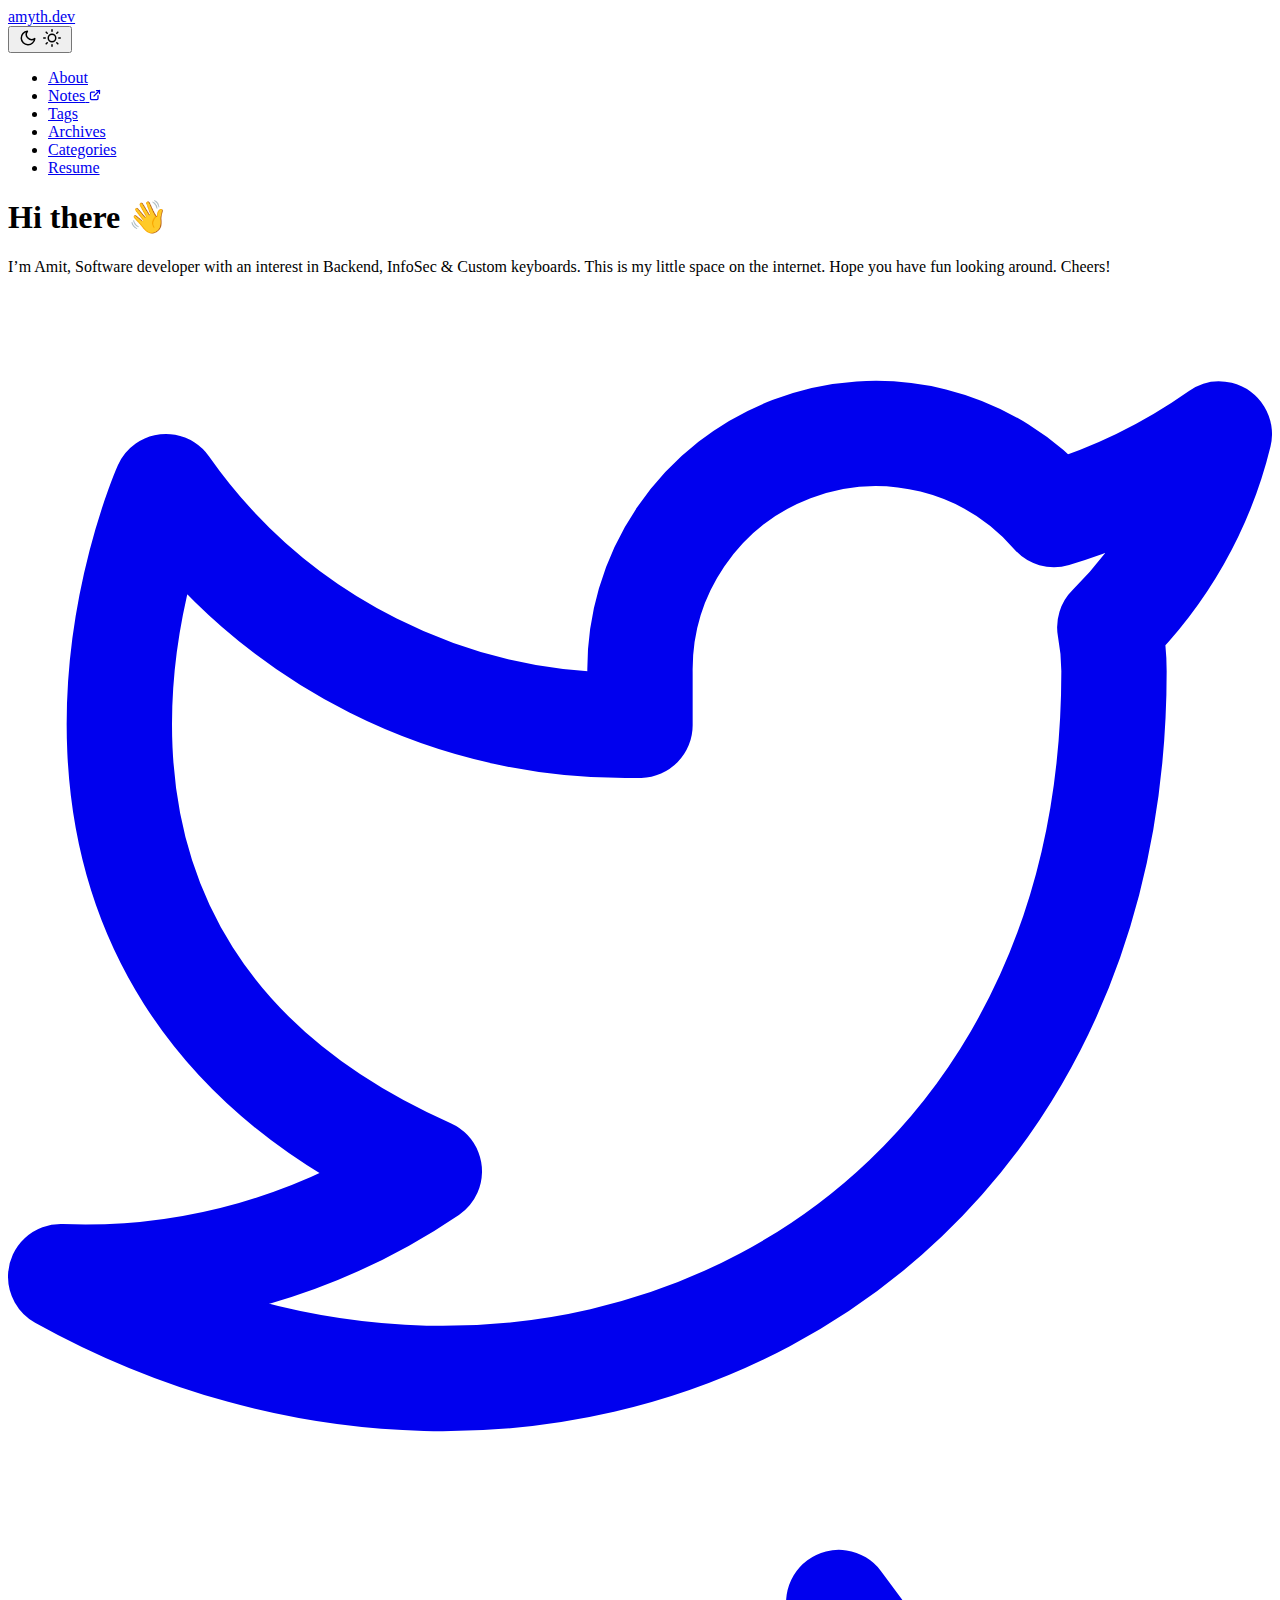
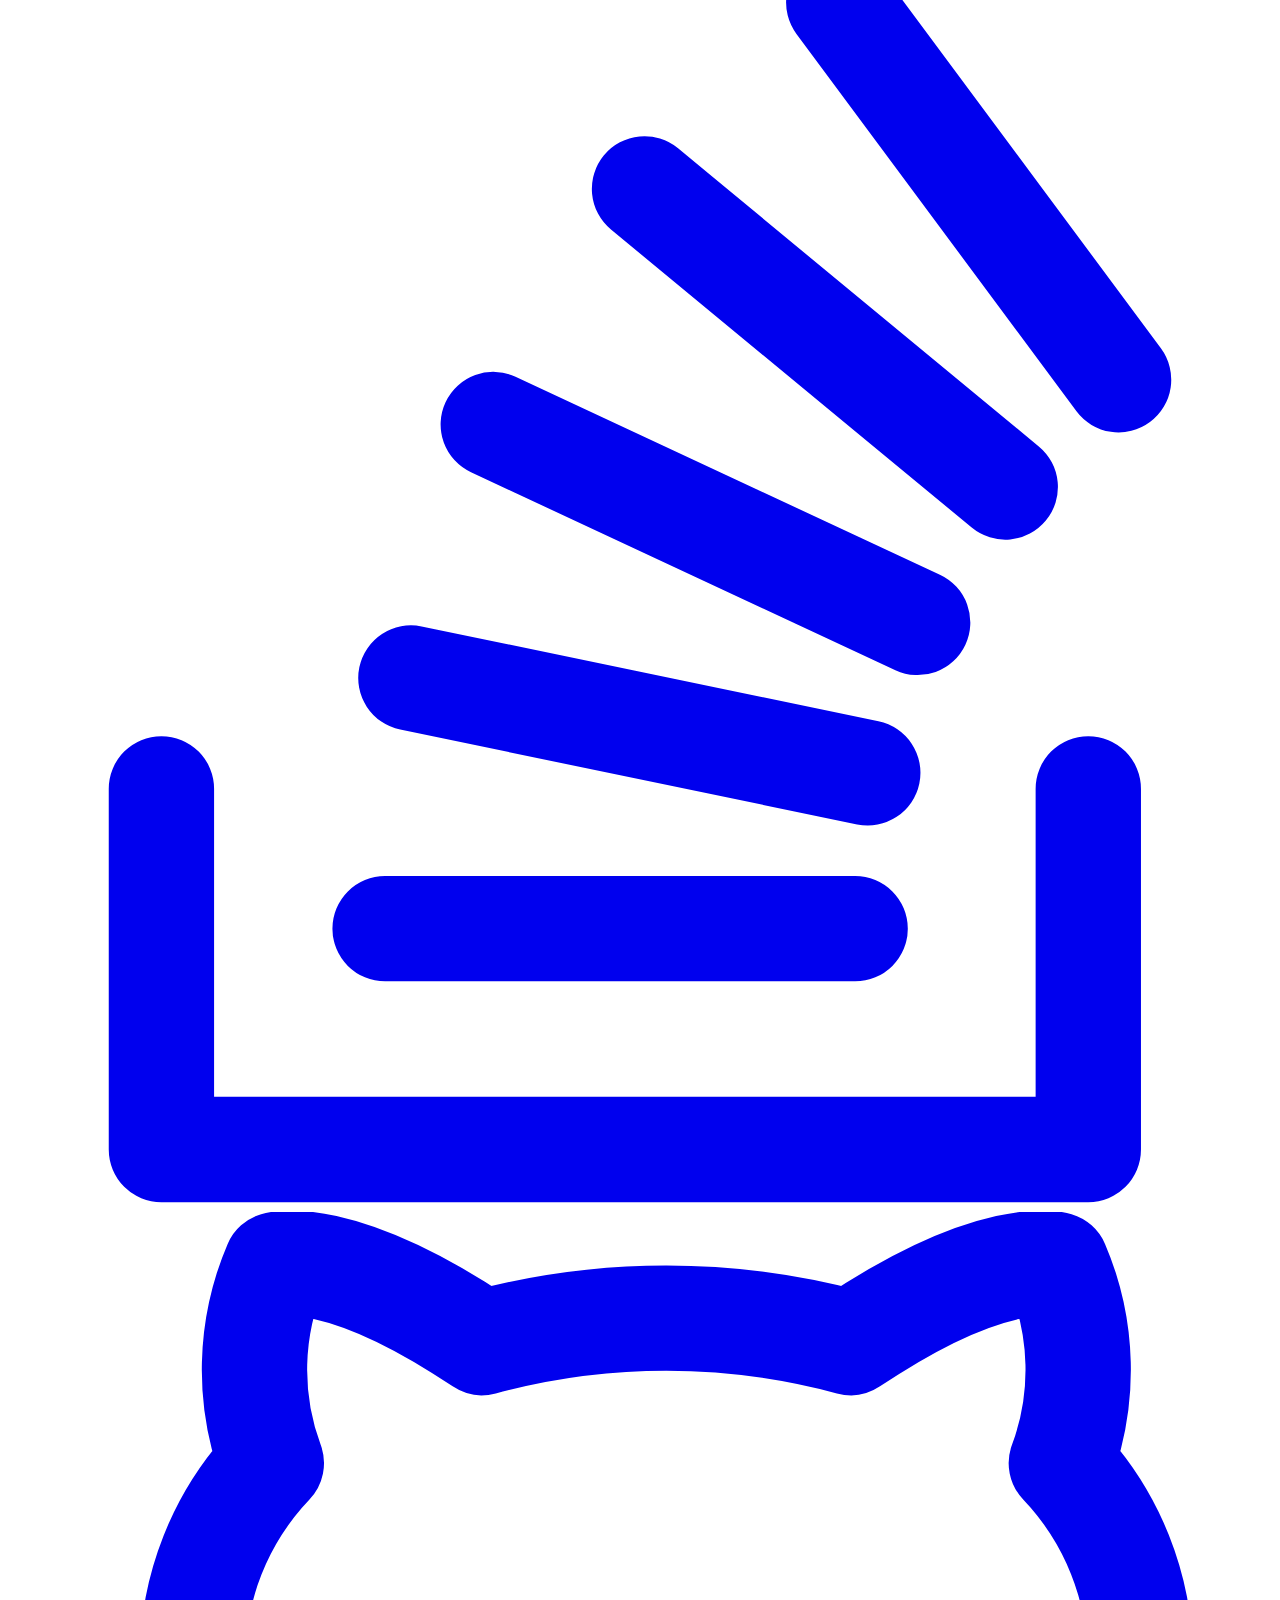
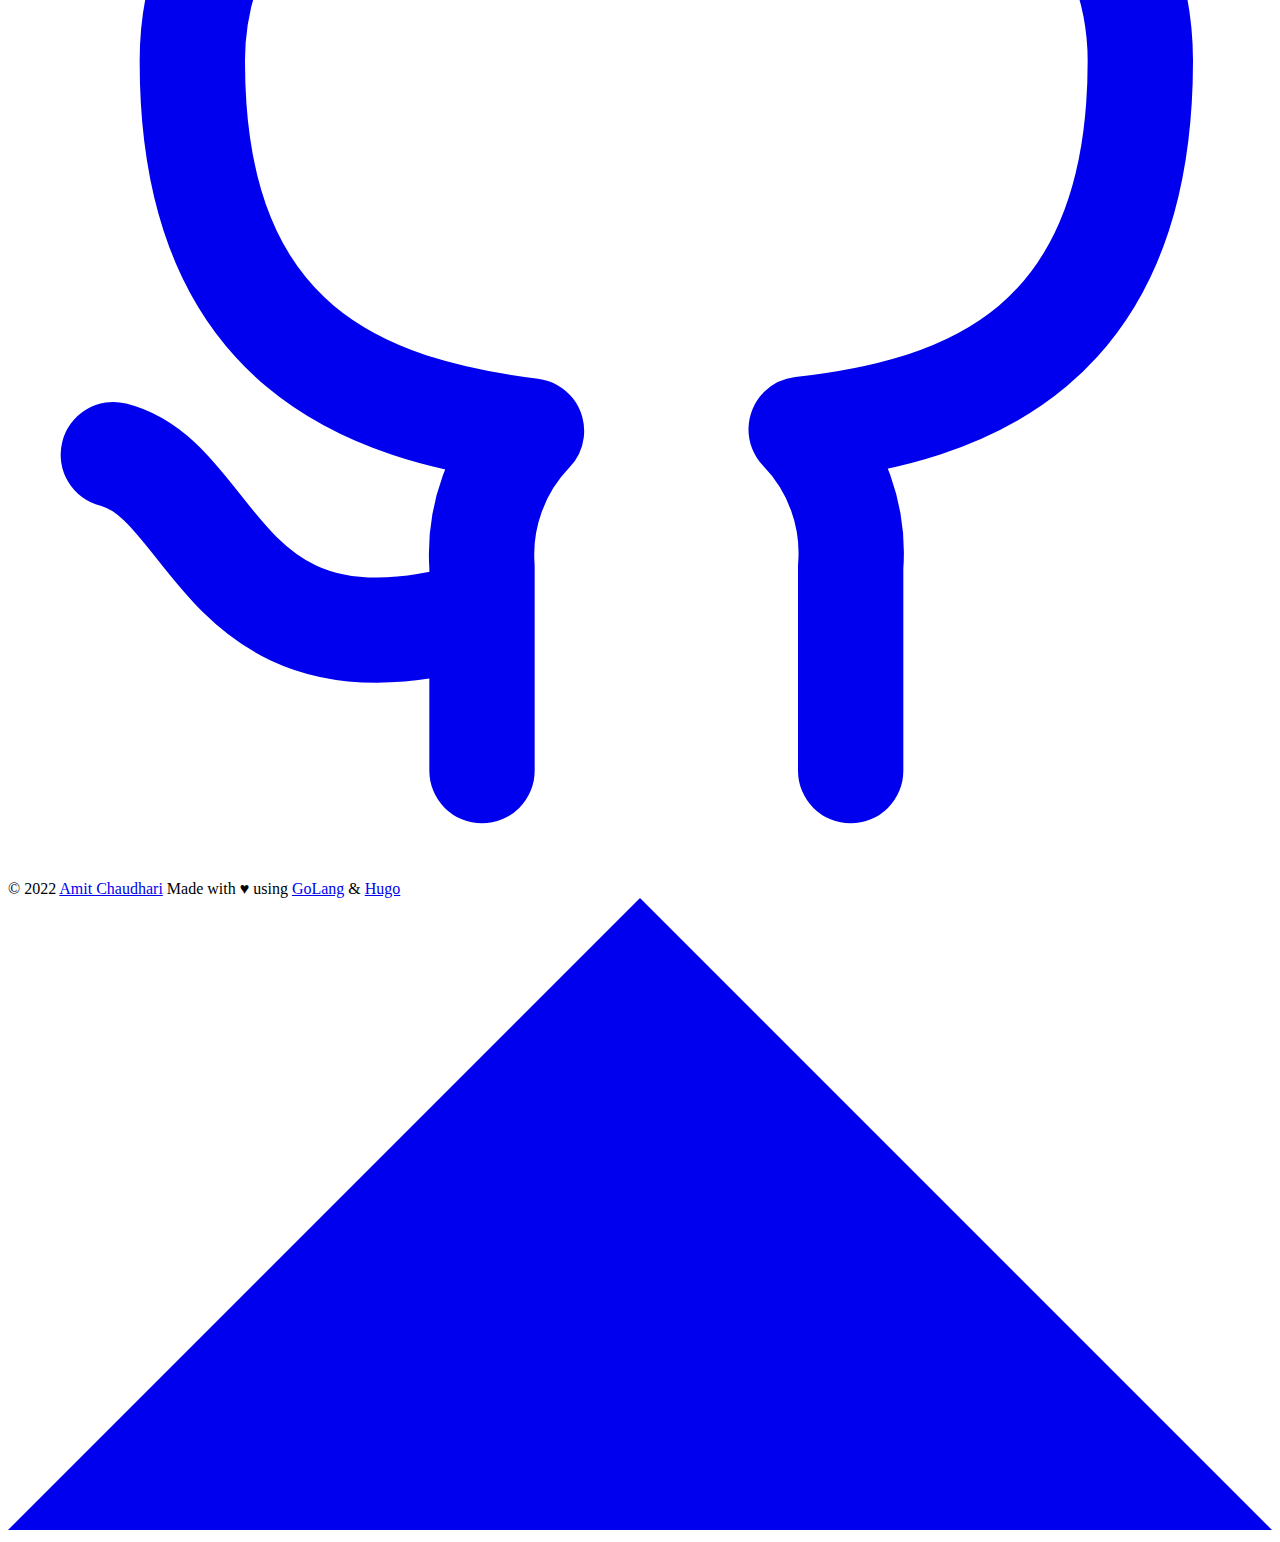
==== public/index.html @ 28600ef8 "test run commit" ====
<!doctype html><html lang=en dir=auto><head><meta name=generator content="Hugo 0.101.0"><meta charset=utf-8><meta http-equiv=x-ua-compatible content="IE=edge"><meta name=viewport content="width=device-width,initial-scale=1,shrink-to-fit=no"><meta name=robots content="index, follow"><title>Amit Chaudhari</title><meta name=keywords content="Blog,Portfolio"><meta name=description content="description"><meta name=author content="Amit Chaudhari"><link rel=canonical href=https://fa34-49-36-36-74.ngrok.io/><meta name=google-site-verification content="XYZabc"><meta name=yandex-verification content="XYZabc"><meta name=msvalidate.01 content="XYZabc"><link crossorigin=anonymous href=/assets/css/stylesheet.9f29dba3c2a1b8414d111ea308fd454e3b5bced11b37bfa49b15be683ddae53a.css integrity="sha256-nynbo8KhuEFNER6jCP1FTjtbztEbN7+kmxW+aD3a5To=" rel="preload stylesheet" as=style><link rel=icon href=https://fa34-49-36-36-74.ngrok.io/%3Clink%20/%20abs%20url%3E><link rel=icon type=image/png sizes=16x16 href=https://fa34-49-36-36-74.ngrok.io/%3Clink%20/%20abs%20url%3E><link rel=icon type=image/png sizes=32x32 href=https://fa34-49-36-36-74.ngrok.io/%3Clink%20/%20abs%20url%3E><link rel=apple-touch-icon href=https://fa34-49-36-36-74.ngrok.io/%3Clink%20/%20abs%20url%3E><link rel=mask-icon href=https://fa34-49-36-36-74.ngrok.io/%3Clink%20/%20abs%20url%3E><meta name=theme-color content="#2e2e33"><meta name=msapplication-TileColor content="#2e2e33"><link rel=alternate type=application/rss+xml href=https://fa34-49-36-36-74.ngrok.io/index.xml><link rel=alternate type=application/json href=https://fa34-49-36-36-74.ngrok.io/index.json><noscript><style>#theme-toggle,.top-link{display:none}</style><style>@media(prefers-color-scheme:dark){:root{--theme:rgb(29, 30, 32);--entry:rgb(46, 46, 51);--primary:rgb(218, 218, 219);--secondary:rgb(155, 156, 157);--tertiary:rgb(65, 66, 68);--content:rgb(196, 196, 197);--hljs-bg:rgb(46, 46, 51);--code-bg:rgb(55, 56, 62);--border:rgb(51, 51, 51)}.list{background:var(--theme)}.list:not(.dark)::-webkit-scrollbar-track{background:0 0}.list:not(.dark)::-webkit-scrollbar-thumb{border-color:var(--theme)}}</style></noscript><meta property="og:title" content="Amit Chaudhari"><meta property="og:description" content="description"><meta property="og:type" content="website"><meta property="og:url" content="https://fa34-49-36-36-74.ngrok.io/"><meta property="og:image" content="https://fa34-49-36-36-74.ngrok.io/%3Clink%20or%20path%20of%20image%20for%20opengraph,%20twitter-cards%3E"><meta name=twitter:card content="summary_large_image"><meta name=twitter:image content="https://fa34-49-36-36-74.ngrok.io/%3Clink%20or%20path%20of%20image%20for%20opengraph,%20twitter-cards%3E"><meta name=twitter:title content="Amit Chaudhari"><meta name=twitter:description content="description"><script type=application/ld+json>{"@context":"https://schema.org","@type":"Organization","name":"Amit Chaudhari","url":"https://fa34-49-36-36-74.ngrok.io/","description":"description","thumbnailUrl":"https://fa34-49-36-36-74.ngrok.io/%3Clink%20/%20abs%20url%3E","sameAs":["https://twitter.com/","https://stackoverflow.com","https://github.com/"]}</script></head><body class=list id=top><script>localStorage.getItem("pref-theme")==="dark"?document.body.classList.add("dark"):localStorage.getItem("pref-theme")==="light"?document.body.classList.remove("dark"):window.matchMedia("(prefers-color-scheme: dark)").matches&&document.body.classList.add("dark")</script><header class=header><nav class=nav><div class=logo><a href=https://fa34-49-36-36-74.ngrok.io/ accesskey=h title="amyth.dev (Alt + H)"><img src=https://fa34-49-36-36-74.ngrok.io/apple-touch-icon.png alt aria-label=logo height=35>amyth.dev</a><div class=logo-switches><button id=theme-toggle accesskey=t title="(Alt + T)"><svg id="moon" xmlns="http://www.w3.org/2000/svg" width="24" height="18" viewBox="0 0 24 24" fill="none" stroke="currentcolor" stroke-width="2" stroke-linecap="round" stroke-linejoin="round"><path d="M21 12.79A9 9 0 1111.21 3 7 7 0 0021 12.79z"/></svg><svg id="sun" xmlns="http://www.w3.org/2000/svg" width="24" height="18" viewBox="0 0 24 24" fill="none" stroke="currentcolor" stroke-width="2" stroke-linecap="round" stroke-linejoin="round"><circle cx="12" cy="12" r="5"/><line x1="12" y1="1" x2="12" y2="3"/><line x1="12" y1="21" x2="12" y2="23"/><line x1="4.22" y1="4.22" x2="5.64" y2="5.64"/><line x1="18.36" y1="18.36" x2="19.78" y2="19.78"/><line x1="1" y1="12" x2="3" y2="12"/><line x1="21" y1="12" x2="23" y2="12"/><line x1="4.22" y1="19.78" x2="5.64" y2="18.36"/><line x1="18.36" y1="5.64" x2="19.78" y2="4.22"/></svg></button></div></div><ul id=menu><li><a href=https://fa34-49-36-36-74.ngrok.io/about/ title=About><span>About</span></a></li><li><a href=https://notes.amyth.dev title=Notes><span>Notes</span>&nbsp;<svg fill="none" shape-rendering="geometricPrecision" stroke="currentcolor" stroke-linecap="round" stroke-linejoin="round" stroke-width="2.5" viewBox="0 0 24 24" height="12" width="12"><path d="M18 13v6a2 2 0 01-2 2H5a2 2 0 01-2-2V8a2 2 0 012-2h6"/><path d="M15 3h6v6"/><path d="M10 14 21 3"/></svg></a></li><li><a href=https://fa34-49-36-36-74.ngrok.io/tags/ title=Tags><span>Tags</span></a></li><li><a href=https://fa34-49-36-36-74.ngrok.io/archives/ title=Archives><span>Archives</span></a></li><li><a href=https://fa34-49-36-36-74.ngrok.io/categories/ title=Categories><span>Categories</span></a></li><li><a href=https://fa34-49-36-36-74.ngrok.io/resume/ title=Resume><span>Resume</span></a></li></ul></nav></header><main class=main><article class="first-entry home-info"><header class=entry-header><h1>Hi there 👋</h1></header><div class=entry-content>I&rsquo;m Amit, Software developer with an interest in Backend, InfoSec & Custom keyboards.
This is my little space on the internet. Hope you have fun looking around. Cheers!</div><footer class=entry-footer><div class=social-icons><a href=https://twitter.com/ target=_blank rel="noopener noreferrer me" title=Twitter><svg xmlns="http://www.w3.org/2000/svg" viewBox="0 0 24 24" fill="none" stroke="currentcolor" stroke-width="2" stroke-linecap="round" stroke-linejoin="round"><path d="M23 3a10.9 10.9.0 01-3.14 1.53 4.48 4.48.0 00-7.86 3v1A10.66 10.66.0 013 4s-4 9 5 13a11.64 11.64.0 01-7 2c9 5 20 0 20-11.5a4.5 4.5.0 00-.08-.83A7.72 7.72.0 0023 3z"/></svg></a><a href=https://stackoverflow.com target=_blank rel="noopener noreferrer me" title=Stackoverflow><svg xmlns="http://www.w3.org/2000/svg" viewBox="0 0 24 24" fill="none" stroke="currentcolor" stroke-width="2" stroke-linecap="round" stroke-linejoin="round"><path d="M2.913 16.041v6.848h17.599v-6.848M7.16 18.696h8.925M7.65 13.937l8.675 1.8M9.214 9.124l8.058 3.758M12.086 4.65l6.849 5.66M15.774 1.111l5.313 7.162"/></svg></a><a href=https://github.com/ target=_blank rel="noopener noreferrer me" title=Github><svg xmlns="http://www.w3.org/2000/svg" viewBox="0 0 24 24" fill="none" stroke="currentcolor" stroke-width="2" stroke-linecap="round" stroke-linejoin="round"><path d="M9 19c-5 1.5-5-2.5-7-3m14 6v-3.87a3.37 3.37.0 00-.94-2.61c3.14-.35 6.44-1.54 6.44-7A5.44 5.44.0 0020 4.77 5.07 5.07.0 0019.91 1S18.73.65 16 2.48a13.38 13.38.0 00-7 0C6.27.65 5.09 1 5.09 1A5.07 5.07.0 005 4.77 5.44 5.44.0 003.5 8.55c0 5.42 3.3 6.61 6.44 7A3.37 3.37.0 009 18.13V22"/></svg></a></div></footer></article></main><footer class=footer><span>&copy; 2022 <a href=https://fa34-49-36-36-74.ngrok.io/>Amit Chaudhari</a></span>
<span>Made with ♥ using
<a href=https://go.dev/doc/ rel="noopener noreferrer" target=_blank>GoLang</a></span>
&
    <a href=https://gohugo.io/ rel="noopener noreferrer" target=_blank>Hugo</a></span></footer><a href=#top aria-label="go to top" title="Go to Top (Alt + G)" class=top-link id=top-link accesskey=g><svg xmlns="http://www.w3.org/2000/svg" viewBox="0 0 12 6" fill="currentcolor"><path d="M12 6H0l6-6z"/></svg></a><script>let menu=document.getElementById("menu");menu&&(menu.scrollLeft=localStorage.getItem("menu-scroll-position"),menu.onscroll=function(){localStorage.setItem("menu-scroll-position",menu.scrollLeft)}),document.querySelectorAll('a[href^="#"]').forEach(e=>{e.addEventListener("click",function(e){e.preventDefault();var t=this.getAttribute("href").substr(1);window.matchMedia("(prefers-reduced-motion: reduce)").matches?document.querySelector(`[id='${decodeURIComponent(t)}']`).scrollIntoView():document.querySelector(`[id='${decodeURIComponent(t)}']`).scrollIntoView({behavior:"smooth"}),t==="top"?history.replaceState(null,null," "):history.pushState(null,null,`#${t}`)})})</script><script>var mybutton=document.getElementById("top-link");window.onscroll=function(){document.body.scrollTop>800||document.documentElement.scrollTop>800?(mybutton.style.visibility="visible",mybutton.style.opacity="1"):(mybutton.style.visibility="hidden",mybutton.style.opacity="0")}</script><script>document.getElementById("theme-toggle").addEventListener("click",()=>{document.body.className.includes("dark")?(document.body.classList.remove("dark"),localStorage.setItem("pref-theme","light")):(document.body.classList.add("dark"),localStorage.setItem("pref-theme","dark"))})</script></body></html>
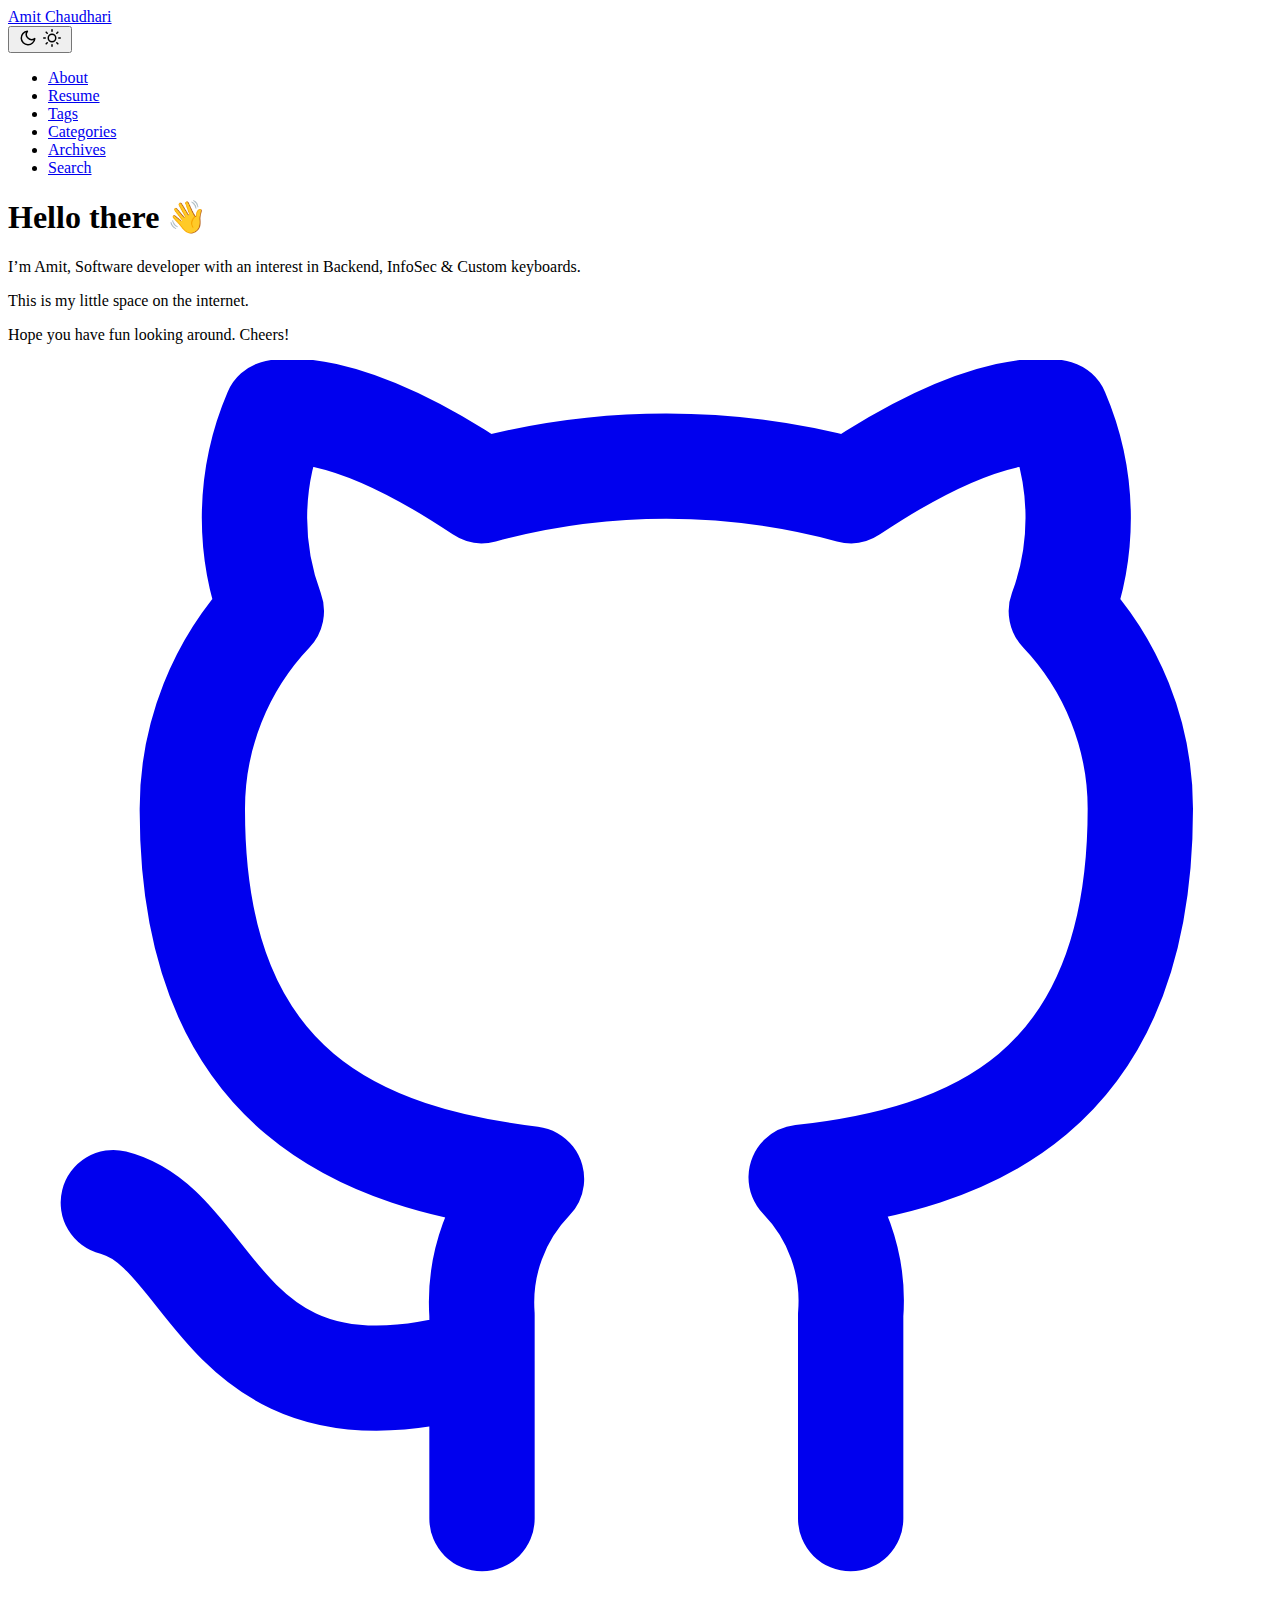
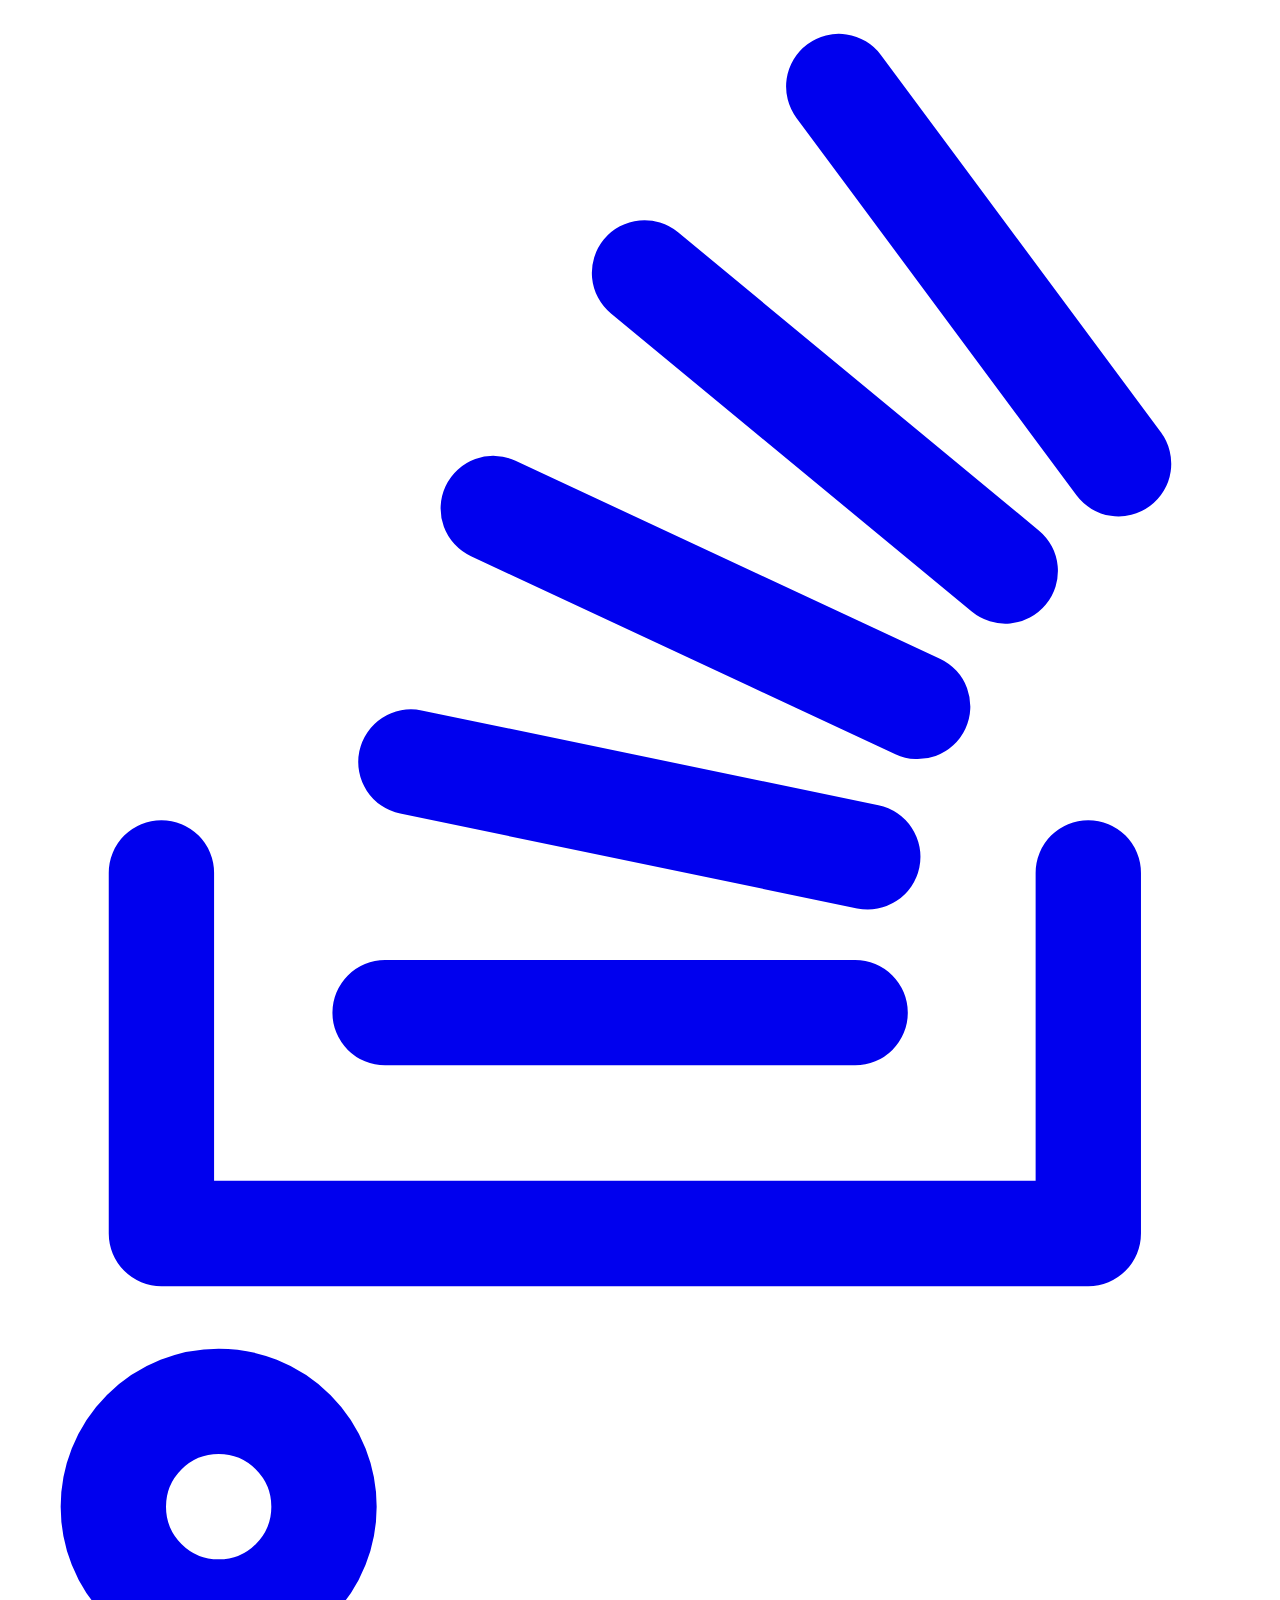
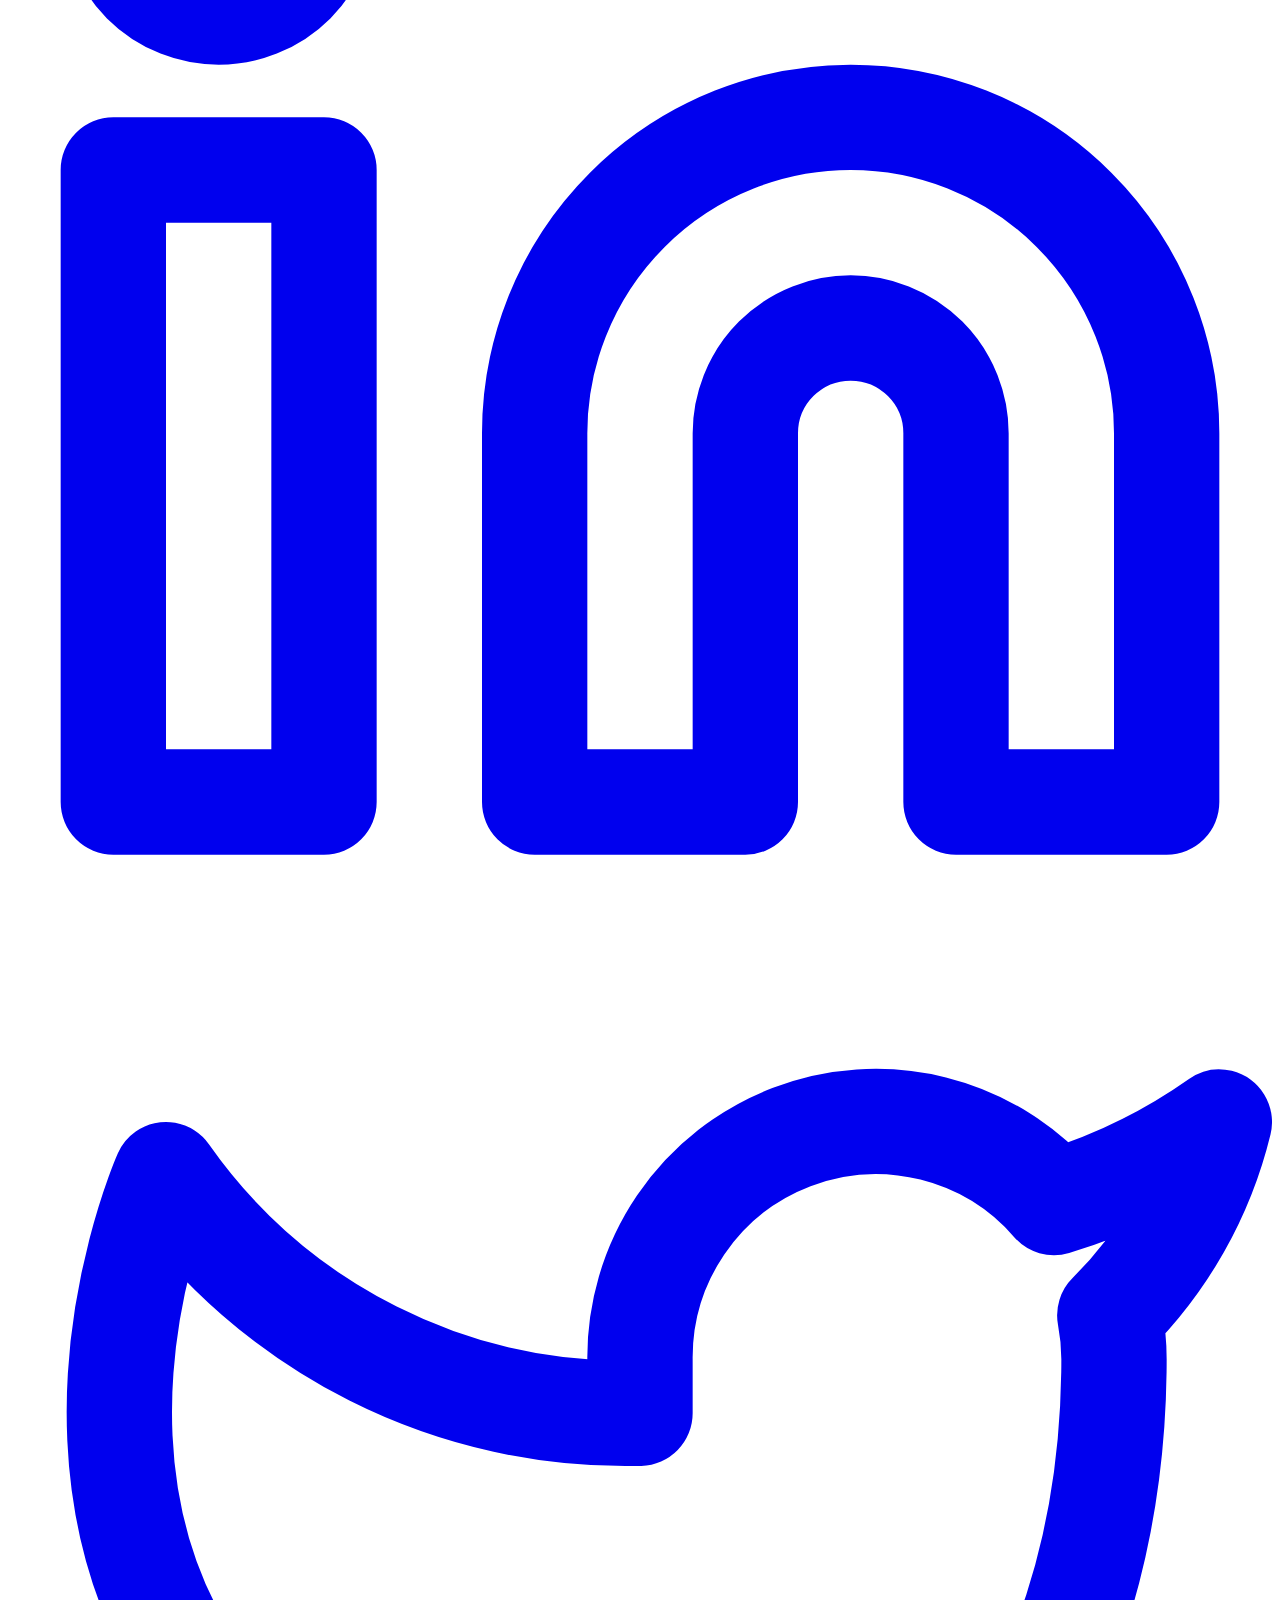
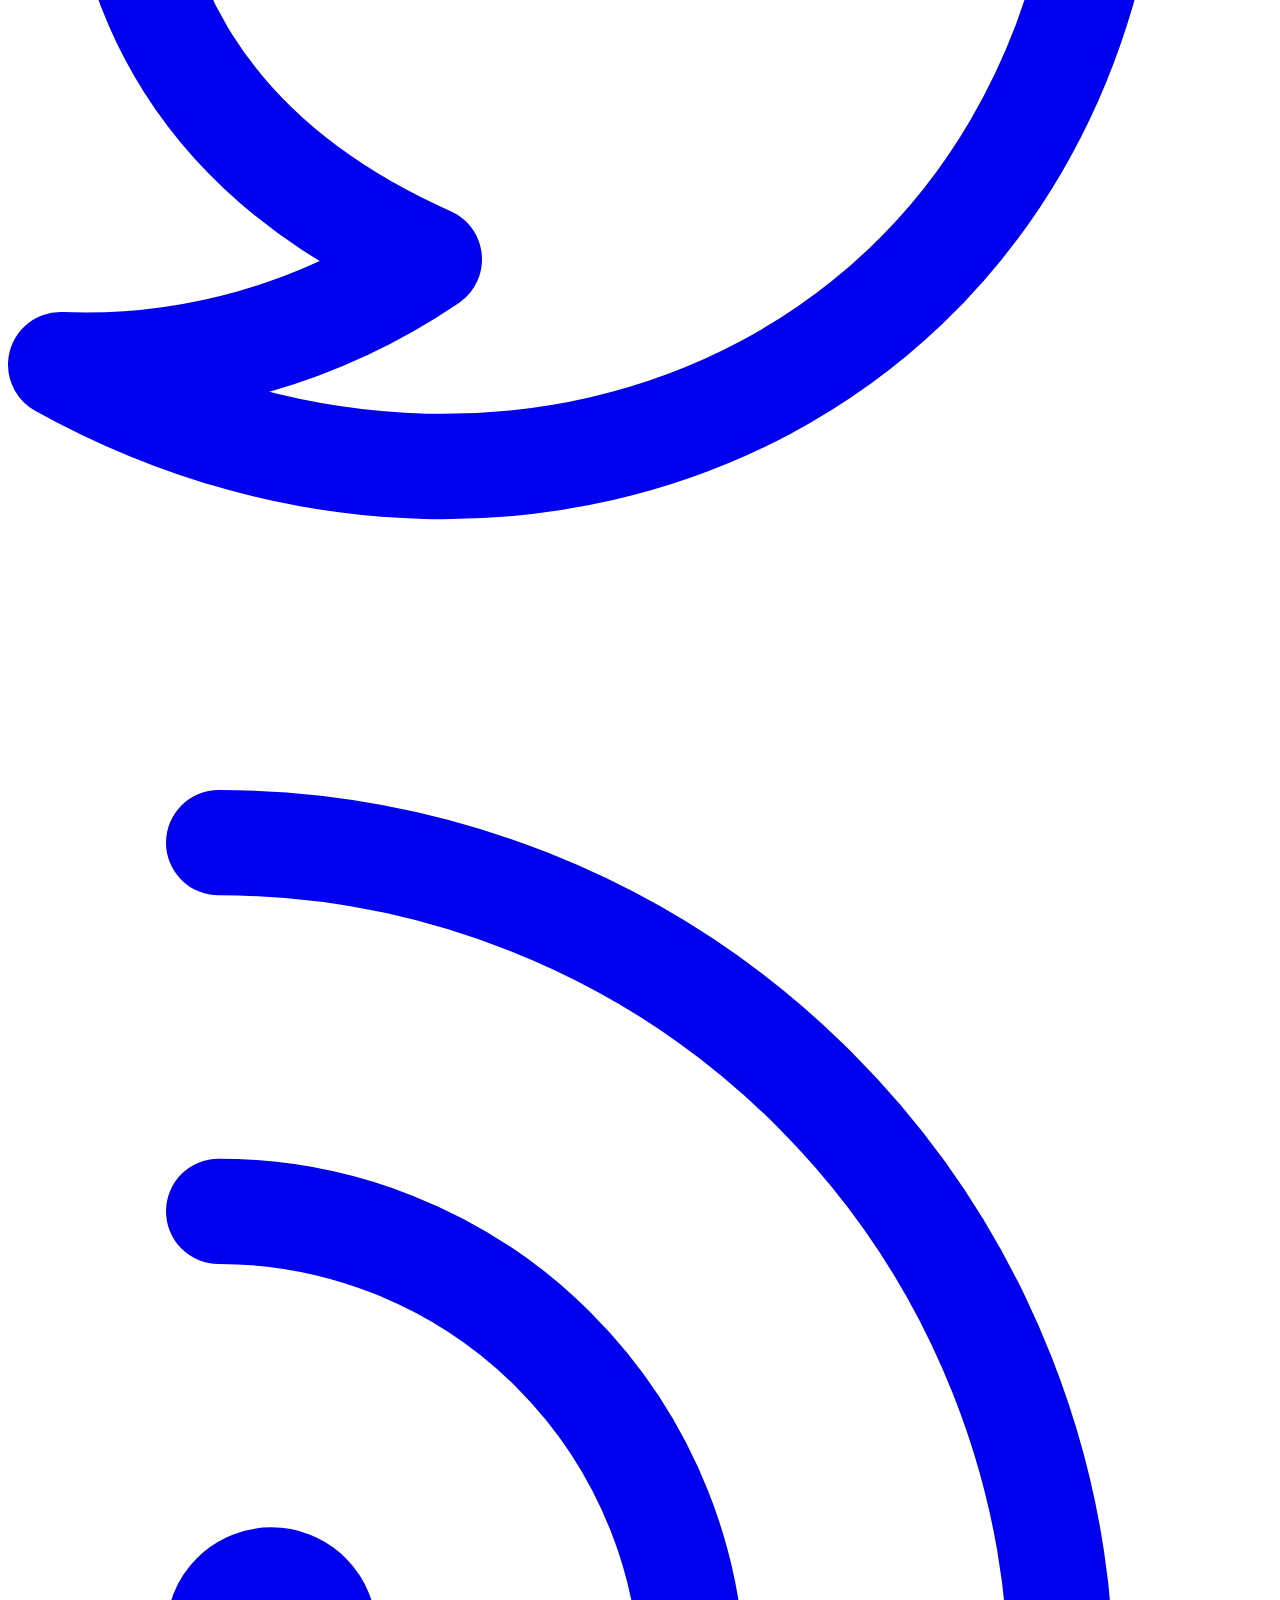
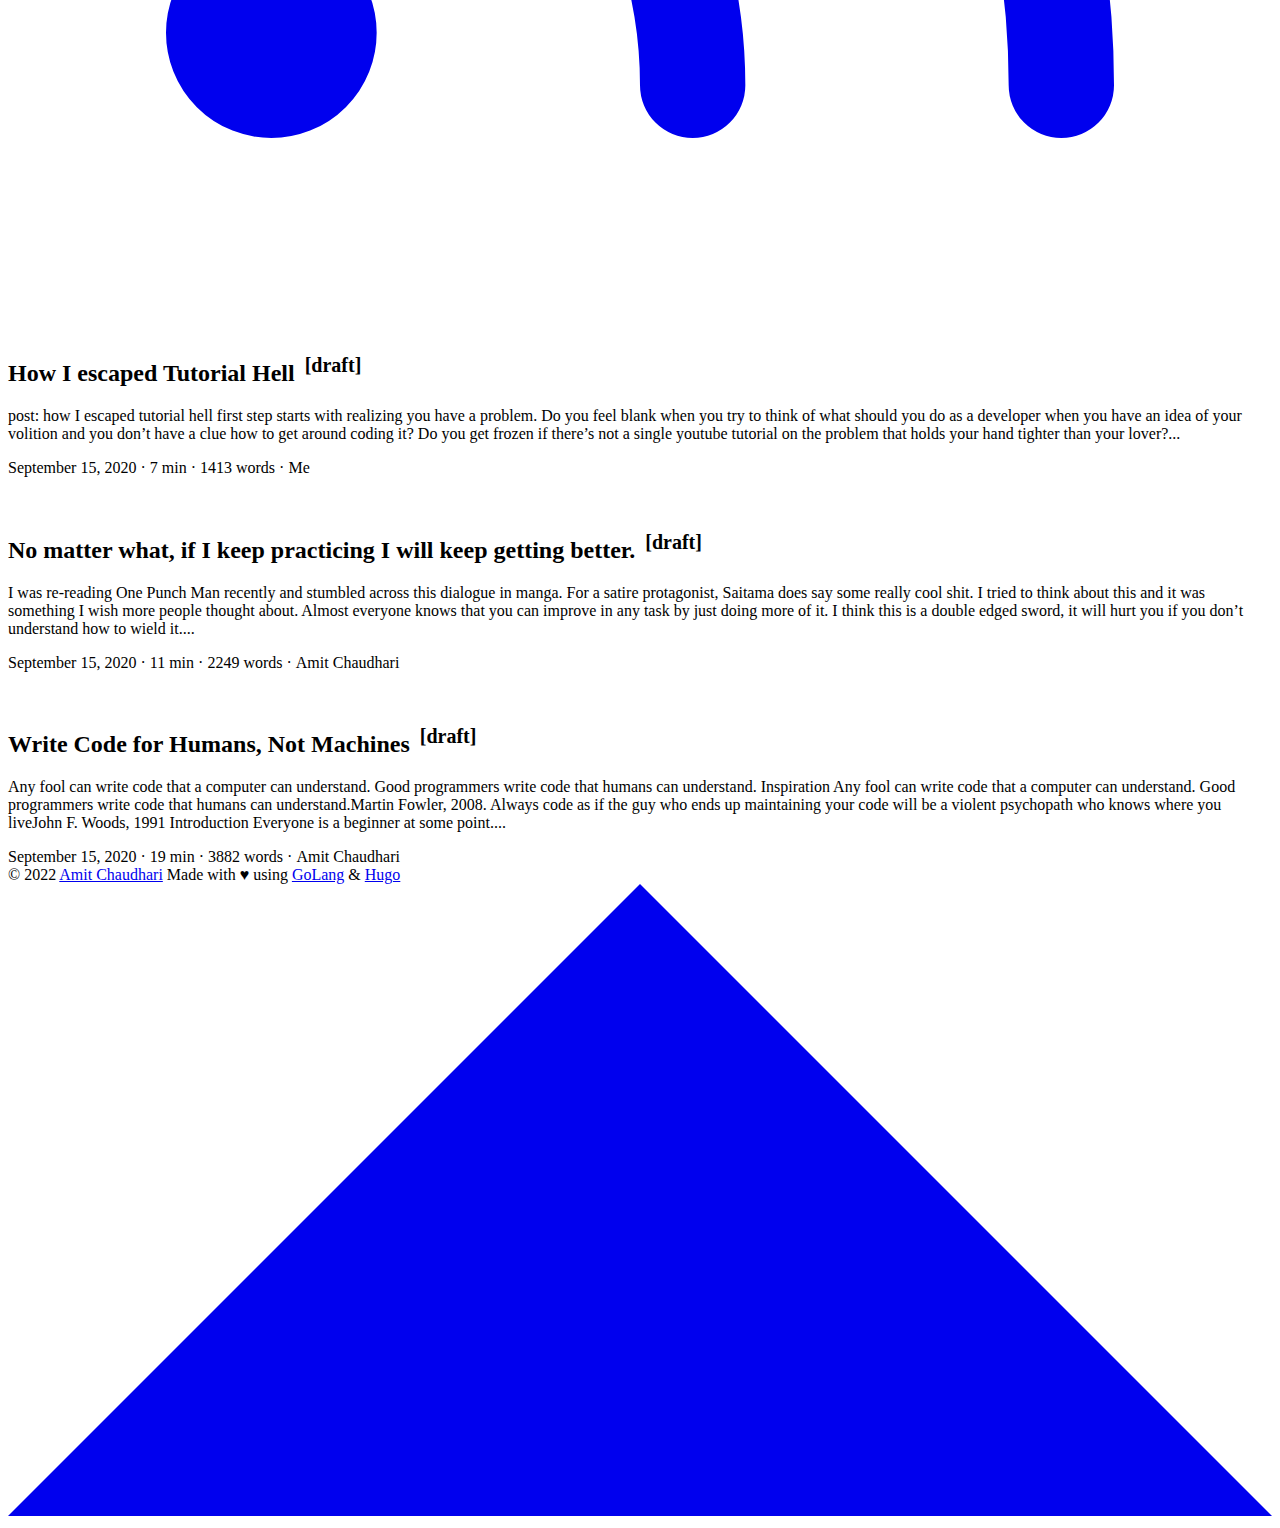
==== commit 88b48c17: "" ====
--- a/public/index.html
+++ b/public/index.html
@@ -1,5 +1,9 @@
-<!doctype html><html lang=en dir=auto><head><meta name=generator content="Hugo 0.101.0"><meta charset=utf-8><meta http-equiv=x-ua-compatible content="IE=edge"><meta name=viewport content="width=device-width,initial-scale=1,shrink-to-fit=no"><meta name=robots content="index, follow"><title>Amit Chaudhari</title><meta name=keywords content="Blog,Portfolio"><meta name=description content="description"><meta name=author content="Amit Chaudhari"><link rel=canonical href=https://fa34-49-36-36-74.ngrok.io/><meta name=google-site-verification content="XYZabc"><meta name=yandex-verification content="XYZabc"><meta name=msvalidate.01 content="XYZabc"><link crossorigin=anonymous href=/assets/css/stylesheet.9f29dba3c2a1b8414d111ea308fd454e3b5bced11b37bfa49b15be683ddae53a.css integrity="sha256-nynbo8KhuEFNER6jCP1FTjtbztEbN7+kmxW+aD3a5To=" rel="preload stylesheet" as=style><link rel=icon href=https://fa34-49-36-36-74.ngrok.io/%3Clink%20/%20abs%20url%3E><link rel=icon type=image/png sizes=16x16 href=https://fa34-49-36-36-74.ngrok.io/%3Clink%20/%20abs%20url%3E><link rel=icon type=image/png sizes=32x32 href=https://fa34-49-36-36-74.ngrok.io/%3Clink%20/%20abs%20url%3E><link rel=apple-touch-icon href=https://fa34-49-36-36-74.ngrok.io/%3Clink%20/%20abs%20url%3E><link rel=mask-icon href=https://fa34-49-36-36-74.ngrok.io/%3Clink%20/%20abs%20url%3E><meta name=theme-color content="#2e2e33"><meta name=msapplication-TileColor content="#2e2e33"><link rel=alternate type=application/rss+xml href=https://fa34-49-36-36-74.ngrok.io/index.xml><link rel=alternate type=application/json href=https://fa34-49-36-36-74.ngrok.io/index.json><noscript><style>#theme-toggle,.top-link{display:none}</style><style>@media(prefers-color-scheme:dark){:root{--theme:rgb(29, 30, 32);--entry:rgb(46, 46, 51);--primary:rgb(218, 218, 219);--secondary:rgb(155, 156, 157);--tertiary:rgb(65, 66, 68);--content:rgb(196, 196, 197);--hljs-bg:rgb(46, 46, 51);--code-bg:rgb(55, 56, 62);--border:rgb(51, 51, 51)}.list{background:var(--theme)}.list:not(.dark)::-webkit-scrollbar-track{background:0 0}.list:not(.dark)::-webkit-scrollbar-thumb{border-color:var(--theme)}}</style></noscript><meta property="og:title" content="Amit Chaudhari"><meta property="og:description" content="description"><meta property="og:type" content="website"><meta property="og:url" content="https://fa34-49-36-36-74.ngrok.io/"><meta property="og:image" content="https://fa34-49-36-36-74.ngrok.io/%3Clink%20or%20path%20of%20image%20for%20opengraph,%20twitter-cards%3E"><meta name=twitter:card content="summary_large_image"><meta name=twitter:image content="https://fa34-49-36-36-74.ngrok.io/%3Clink%20or%20path%20of%20image%20for%20opengraph,%20twitter-cards%3E"><meta name=twitter:title content="Amit Chaudhari"><meta name=twitter:description content="description"><script type=application/ld+json>{"@context":"https://schema.org","@type":"Organization","name":"Amit Chaudhari","url":"https://fa34-49-36-36-74.ngrok.io/","description":"description","thumbnailUrl":"https://fa34-49-36-36-74.ngrok.io/%3Clink%20/%20abs%20url%3E","sameAs":["https://twitter.com/","https://stackoverflow.com","https://github.com/"]}</script></head><body class=list id=top><script>localStorage.getItem("pref-theme")==="dark"?document.body.classList.add("dark"):localStorage.getItem("pref-theme")==="light"?document.body.classList.remove("dark"):window.matchMedia("(prefers-color-scheme: dark)").matches&&document.body.classList.add("dark")</script><header class=header><nav class=nav><div class=logo><a href=https://fa34-49-36-36-74.ngrok.io/ accesskey=h title="amyth.dev (Alt + H)"><img src=https://fa34-49-36-36-74.ngrok.io/apple-touch-icon.png alt aria-label=logo height=35>amyth.dev</a><div class=logo-switches><button id=theme-toggle accesskey=t title="(Alt + T)"><svg id="moon" xmlns="http://www.w3.org/2000/svg" width="24" height="18" viewBox="0 0 24 24" fill="none" stroke="currentcolor" stroke-width="2" stroke-linecap="round" stroke-linejoin="round"><path d="M21 12.79A9 9 0 1111.21 3 7 7 0 0021 12.79z"/></svg><svg id="sun" xmlns="http://www.w3.org/2000/svg" width="24" height="18" viewBox="0 0 24 24" fill="none" stroke="currentcolor" stroke-width="2" stroke-linecap="round" stroke-linejoin="round"><circle cx="12" cy="12" r="5"/><line x1="12" y1="1" x2="12" y2="3"/><line x1="12" y1="21" x2="12" y2="23"/><line x1="4.22" y1="4.22" x2="5.64" y2="5.64"/><line x1="18.36" y1="18.36" x2="19.78" y2="19.78"/><line x1="1" y1="12" x2="3" y2="12"/><line x1="21" y1="12" x2="23" y2="12"/><line x1="4.22" y1="19.78" x2="5.64" y2="18.36"/><line x1="18.36" y1="5.64" x2="19.78" y2="4.22"/></svg></button></div></div><ul id=menu><li><a href=https://fa34-49-36-36-74.ngrok.io/about/ title=About><span>About</span></a></li><li><a href=https://notes.amyth.dev title=Notes><span>Notes</span>&nbsp;<svg fill="none" shape-rendering="geometricPrecision" stroke="currentcolor" stroke-linecap="round" stroke-linejoin="round" stroke-width="2.5" viewBox="0 0 24 24" height="12" width="12"><path d="M18 13v6a2 2 0 01-2 2H5a2 2 0 01-2-2V8a2 2 0 012-2h6"/><path d="M15 3h6v6"/><path d="M10 14 21 3"/></svg></a></li><li><a href=https://fa34-49-36-36-74.ngrok.io/tags/ title=Tags><span>Tags</span></a></li><li><a href=https://fa34-49-36-36-74.ngrok.io/archives/ title=Archives><span>Archives</span></a></li><li><a href=https://fa34-49-36-36-74.ngrok.io/categories/ title=Categories><span>Categories</span></a></li><li><a href=https://fa34-49-36-36-74.ngrok.io/resume/ title=Resume><span>Resume</span></a></li></ul></nav></header><main class=main><article class="first-entry home-info"><header class=entry-header><h1>Hi there 👋</h1></header><div class=entry-content>I&rsquo;m Amit, Software developer with an interest in Backend, InfoSec & Custom keyboards.
-This is my little space on the internet. Hope you have fun looking around. Cheers!</div><footer class=entry-footer><div class=social-icons><a href=https://twitter.com/ target=_blank rel="noopener noreferrer me" title=Twitter><svg xmlns="http://www.w3.org/2000/svg" viewBox="0 0 24 24" fill="none" stroke="currentcolor" stroke-width="2" stroke-linecap="round" stroke-linejoin="round"><path d="M23 3a10.9 10.9.0 01-3.14 1.53 4.48 4.48.0 00-7.86 3v1A10.66 10.66.0 013 4s-4 9 5 13a11.64 11.64.0 01-7 2c9 5 20 0 20-11.5a4.5 4.5.0 00-.08-.83A7.72 7.72.0 0023 3z"/></svg></a><a href=https://stackoverflow.com target=_blank rel="noopener noreferrer me" title=Stackoverflow><svg xmlns="http://www.w3.org/2000/svg" viewBox="0 0 24 24" fill="none" stroke="currentcolor" stroke-width="2" stroke-linecap="round" stroke-linejoin="round"><path d="M2.913 16.041v6.848h17.599v-6.848M7.16 18.696h8.925M7.65 13.937l8.675 1.8M9.214 9.124l8.058 3.758M12.086 4.65l6.849 5.66M15.774 1.111l5.313 7.162"/></svg></a><a href=https://github.com/ target=_blank rel="noopener noreferrer me" title=Github><svg xmlns="http://www.w3.org/2000/svg" viewBox="0 0 24 24" fill="none" stroke="currentcolor" stroke-width="2" stroke-linecap="round" stroke-linejoin="round"><path d="M9 19c-5 1.5-5-2.5-7-3m14 6v-3.87a3.37 3.37.0 00-.94-2.61c3.14-.35 6.44-1.54 6.44-7A5.44 5.44.0 0020 4.77 5.07 5.07.0 0019.91 1S18.73.65 16 2.48a13.38 13.38.0 00-7 0C6.27.65 5.09 1 5.09 1A5.07 5.07.0 005 4.77 5.44 5.44.0 003.5 8.55c0 5.42 3.3 6.61 6.44 7A3.37 3.37.0 009 18.13V22"/></svg></a></div></footer></article></main><footer class=footer><span>&copy; 2022 <a href=https://fa34-49-36-36-74.ngrok.io/>Amit Chaudhari</a></span>
+<!doctype html><html lang=en dir=auto><head><meta name=generator content="Hugo 0.101.0"><meta charset=utf-8><meta http-equiv=x-ua-compatible content="IE=edge"><meta name=viewport content="width=device-width,initial-scale=1,shrink-to-fit=no"><meta name=robots content="index, follow"><title>Amit Chaudhari</title><meta name=description content="Amit Chaudhari: Backend Developer"><meta name=author content="Amit Chaudhari"><link rel=canonical href=https://localhost:1313/><link crossorigin=anonymous href=/assets/css/stylesheet.b93659b7596a5c834e147a8ad8fab0d33be9675feb7436741a81e3765453d727.css integrity="sha256-uTZZt1lqXINOFHqK2Pqw0zvpZ1/rdDZ0GoHjdlRT1yc=" rel="preload stylesheet" as=style><link rel=icon href=https://localhost:1313/favicon.ico><link rel=icon type=image/png sizes=16x16 href=https://localhost:1313/favicon-16x16.png><link rel=icon type=image/png sizes=32x32 href=https://localhost:1313/favicon-32x32.png><link rel=apple-touch-icon href=https://localhost:1313/apple-touch-icon.png><link rel=mask-icon href=https://localhost:1313/safari-pinned-tab.svg><meta name=theme-color content="#2e2e33"><meta name=msapplication-TileColor content="#2e2e33"><link rel=alternate type=application/rss+xml href=https://localhost:1313/index.xml><link rel=alternate type=application/json href=https://localhost:1313/index.json><noscript><style>#theme-toggle,.top-link{display:none}</style><style>@media(prefers-color-scheme:dark){:root{--theme:rgb(29, 30, 32);--entry:rgb(46, 46, 51);--primary:rgb(218, 218, 219);--secondary:rgb(155, 156, 157);--tertiary:rgb(65, 66, 68);--content:rgb(196, 196, 197);--hljs-bg:rgb(46, 46, 51);--code-bg:rgb(55, 56, 62);--border:rgb(51, 51, 51)}.list{background:var(--theme)}.list:not(.dark)::-webkit-scrollbar-track{background:0 0}.list:not(.dark)::-webkit-scrollbar-thumb{border-color:var(--theme)}}</style></noscript><meta property="og:title" content="Amit Chaudhari"><meta property="og:description" content="Amit Chaudhari: Backend Developer"><meta property="og:type" content="website"><meta property="og:url" content="https://localhost:1313/"><meta name=twitter:card content="summary"><meta name=twitter:title content="Amit Chaudhari"><meta name=twitter:description content="Amit Chaudhari: Backend Developer"><script type=application/ld+json>{"@context":"https://schema.org","@type":"Organization","name":"Amit Chaudhari","url":"https://localhost:1313","description":"Amit Chaudhari: Backend Developer","thumbnailUrl":"https://localhost:1313/favicon.ico","sameAs":["https://github.com/amitchaudhari9121","https://stackoverflow.com/users/7249591/amit-chaudhari","https://www.linkedin.com/in/amyth-dev/","https://twitter.com/amyth_dev","index.xml"]}</script></head><body class=list id=top><script>localStorage.getItem("pref-theme")==="dark"?document.body.classList.add("dark"):localStorage.getItem("pref-theme")==="light"?document.body.classList.remove("dark"):window.matchMedia("(prefers-color-scheme: dark)").matches&&document.body.classList.add("dark")</script><header class=header><nav class=nav><div class=logo><a href=https://localhost:1313 accesskey=h title="Amit Chaudhari (Alt + H)">Amit Chaudhari</a><div class=logo-switches><button id=theme-toggle accesskey=t title="(Alt + T)"><svg id="moon" xmlns="http://www.w3.org/2000/svg" width="24" height="18" viewBox="0 0 24 24" fill="none" stroke="currentcolor" stroke-width="2" stroke-linecap="round" stroke-linejoin="round"><path d="M21 12.79A9 9 0 1111.21 3 7 7 0 0021 12.79z"/></svg><svg id="sun" xmlns="http://www.w3.org/2000/svg" width="24" height="18" viewBox="0 0 24 24" fill="none" stroke="currentcolor" stroke-width="2" stroke-linecap="round" stroke-linejoin="round"><circle cx="12" cy="12" r="5"/><line x1="12" y1="1" x2="12" y2="3"/><line x1="12" y1="21" x2="12" y2="23"/><line x1="4.22" y1="4.22" x2="5.64" y2="5.64"/><line x1="18.36" y1="18.36" x2="19.78" y2="19.78"/><line x1="1" y1="12" x2="3" y2="12"/><line x1="21" y1="12" x2="23" y2="12"/><line x1="4.22" y1="19.78" x2="5.64" y2="18.36"/><line x1="18.36" y1="5.64" x2="19.78" y2="4.22"/></svg></button></div></div><ul id=menu><li><a href=https://localhost:1313/about title=About><span>About</span></a></li><li><a href=https://localhost:1313/resume title=Resume><span>Resume</span></a></li><li><a href=https://localhost:1313/tags/ title=Tags><span>Tags</span></a></li><li><a href=https://localhost:1313/categories title=Categories><span>Categories</span></a></li><li><a href=https://localhost:1313/archives title=Archives><span>Archives</span></a></li><li><a href=https://localhost:1313/search/ title="Search (Alt + /)" accesskey=/><span>Search</span></a></li></ul></nav></header><main class=main><article class="first-entry home-info"><header class=entry-header><h1>Hello there 👋</h1></header><div class=entry-content><p>I&rsquo;m Amit, Software developer with an interest in Backend, InfoSec & Custom keyboards.</p><p>This is my little space on the internet.</p><p>Hope you have fun looking around. Cheers!</p></div><footer class=entry-footer><div class=social-icons><a href=https://github.com/amitchaudhari9121 target=_blank rel="noopener noreferrer me" title=Github><svg xmlns="http://www.w3.org/2000/svg" viewBox="0 0 24 24" fill="none" stroke="currentcolor" stroke-width="2" stroke-linecap="round" stroke-linejoin="round"><path d="M9 19c-5 1.5-5-2.5-7-3m14 6v-3.87a3.37 3.37.0 00-.94-2.61c3.14-.35 6.44-1.54 6.44-7A5.44 5.44.0 0020 4.77 5.07 5.07.0 0019.91 1S18.73.65 16 2.48a13.38 13.38.0 00-7 0C6.27.65 5.09 1 5.09 1A5.07 5.07.0 005 4.77 5.44 5.44.0 003.5 8.55c0 5.42 3.3 6.61 6.44 7A3.37 3.37.0 009 18.13V22"/></svg></a><a href=https://stackoverflow.com/users/7249591/amit-chaudhari target=_blank rel="noopener noreferrer me" title=Stackoverflow><svg xmlns="http://www.w3.org/2000/svg" viewBox="0 0 24 24" fill="none" stroke="currentcolor" stroke-width="2" stroke-linecap="round" stroke-linejoin="round"><path d="M2.913 16.041v6.848h17.599v-6.848M7.16 18.696h8.925M7.65 13.937l8.675 1.8M9.214 9.124l8.058 3.758M12.086 4.65l6.849 5.66M15.774 1.111l5.313 7.162"/></svg></a><a href=https://www.linkedin.com/in/amyth-dev/ target=_blank rel="noopener noreferrer me" title=Linkedin><svg xmlns="http://www.w3.org/2000/svg" viewBox="0 0 24 24" fill="none" stroke="currentcolor" stroke-width="2" stroke-linecap="round" stroke-linejoin="round"><path d="M16 8a6 6 0 016 6v7h-4v-7a2 2 0 00-2-2 2 2 0 00-2 2v7h-4v-7a6 6 0 016-6z"/><rect x="2" y="9" width="4" height="12"/><circle cx="4" cy="4" r="2"/></svg></a><a href=https://twitter.com/amyth_dev target=_blank rel="noopener noreferrer me" title=Twitter><svg xmlns="http://www.w3.org/2000/svg" viewBox="0 0 24 24" fill="none" stroke="currentcolor" stroke-width="2" stroke-linecap="round" stroke-linejoin="round"><path d="M23 3a10.9 10.9.0 01-3.14 1.53 4.48 4.48.0 00-7.86 3v1A10.66 10.66.0 013 4s-4 9 5 13a11.64 11.64.0 01-7 2c9 5 20 0 20-11.5a4.5 4.5.0 00-.08-.83A7.72 7.72.0 0023 3z"/></svg></a><a href=index.xml target=_blank rel="noopener noreferrer me" title=Rss><svg xmlns="http://www.w3.org/2000/svg" viewBox="0 0 24 24" fill="none" stroke="currentcolor" stroke-width="2" stroke-linecap="round" stroke-linejoin="round"><path d="M4 11a9 9 0 019 9"/><path d="M4 4a16 16 0 0116 16"/><circle cx="5" cy="19" r="1"/></svg></a></div></footer></article><article class=post-entry><figure class=entry-cover><img loading=lazy src=https://localhost:1313/coverImages/how_i_escaped_tutorial_hell.png alt></figure><header class=entry-header><h2>How I escaped Tutorial Hell<sup><span class=entry-isdraft>&nbsp;&nbsp;[draft]</span></sup></h2></header><div class=entry-content><p>post: how I escaped tutorial hell first step starts with realizing you have a problem. Do you feel blank when you try to think of what should you do as a developer when you have an idea of your volition and you don’t have a clue how to get around coding it?
+Do you get frozen if there’s not a single youtube tutorial on the problem that holds your hand tighter than your lover?...</p></div><footer class=entry-footer><span title='2020-09-15 11:30:03 +0000 +0000'>September 15, 2020</span>&nbsp;·&nbsp;7 min&nbsp;·&nbsp;1413 words&nbsp;·&nbsp;Me</footer><a class=entry-link aria-label="post link to How I escaped Tutorial Hell" href=https://localhost:1313/papermod/how_i_escaped_tutorial_hell/></a></article><article class=post-entry><figure class=entry-cover><img loading=lazy src=https://localhost:1313/coverImages/no_matter_what.jpg alt></figure><header class=entry-header><h2>No matter what, if I keep practicing I will keep getting better.<sup><span class=entry-isdraft>&nbsp;&nbsp;[draft]</span></sup></h2></header><div class=entry-content><p>I was re-reading One Punch Man recently and stumbled across this dialogue in manga. For a satire protagonist, Saitama does say some really cool shit. I tried to think about this and it was something I wish more people thought about.
+Almost everyone knows that you can improve in any task by just doing more of it. I think this is a double edged sword, it will hurt you if you don’t understand how to wield it....</p></div><footer class=entry-footer><span title='2020-09-15 11:30:03 +0000 +0000'>September 15, 2020</span>&nbsp;·&nbsp;11 min&nbsp;·&nbsp;2249 words&nbsp;·&nbsp;Amit Chaudhari</footer><a class=entry-link aria-label="post link to No matter what, if I keep practicing I will keep getting better." href=https://localhost:1313/papermod/no_matter_how/></a></article><article class=post-entry><figure class=entry-cover><img loading=lazy src=https://localhost:1313/coverImages/xkcd_for_humans_not_machines.png alt></figure><header class=entry-header><h2>Write Code for Humans, Not Machines<sup><span class=entry-isdraft>&nbsp;&nbsp;[draft]</span></sup></h2></header><div class=entry-content><p>Any fool can write code that a computer can understand. Good programmers write code that humans can understand.
+Inspiration Any fool can write code that a computer can understand. Good programmers write code that humans can understand.Martin Fowler, 2008.
+Always code as if the guy who ends up maintaining your code will be a violent psychopath who knows where you liveJohn F. Woods, 1991
+Introduction Everyone is a beginner at some point....</p></div><footer class=entry-footer><span title='2020-09-15 11:30:03 +0000 +0000'>September 15, 2020</span>&nbsp;·&nbsp;19 min&nbsp;·&nbsp;3882 words&nbsp;·&nbsp;Amit Chaudhari</footer><a class=entry-link aria-label="post link to Write Code for Humans, Not Machines" href=https://localhost:1313/papermod/write_code_for_humans_not_machines/></a></article></main><footer class=footer><span>&copy; 2022 <a href=https://localhost:1313>Amit Chaudhari</a></span>
 <span>Made with ♥ using
 <a href=https://go.dev/doc/ rel="noopener noreferrer" target=_blank>GoLang</a></span>
 &
